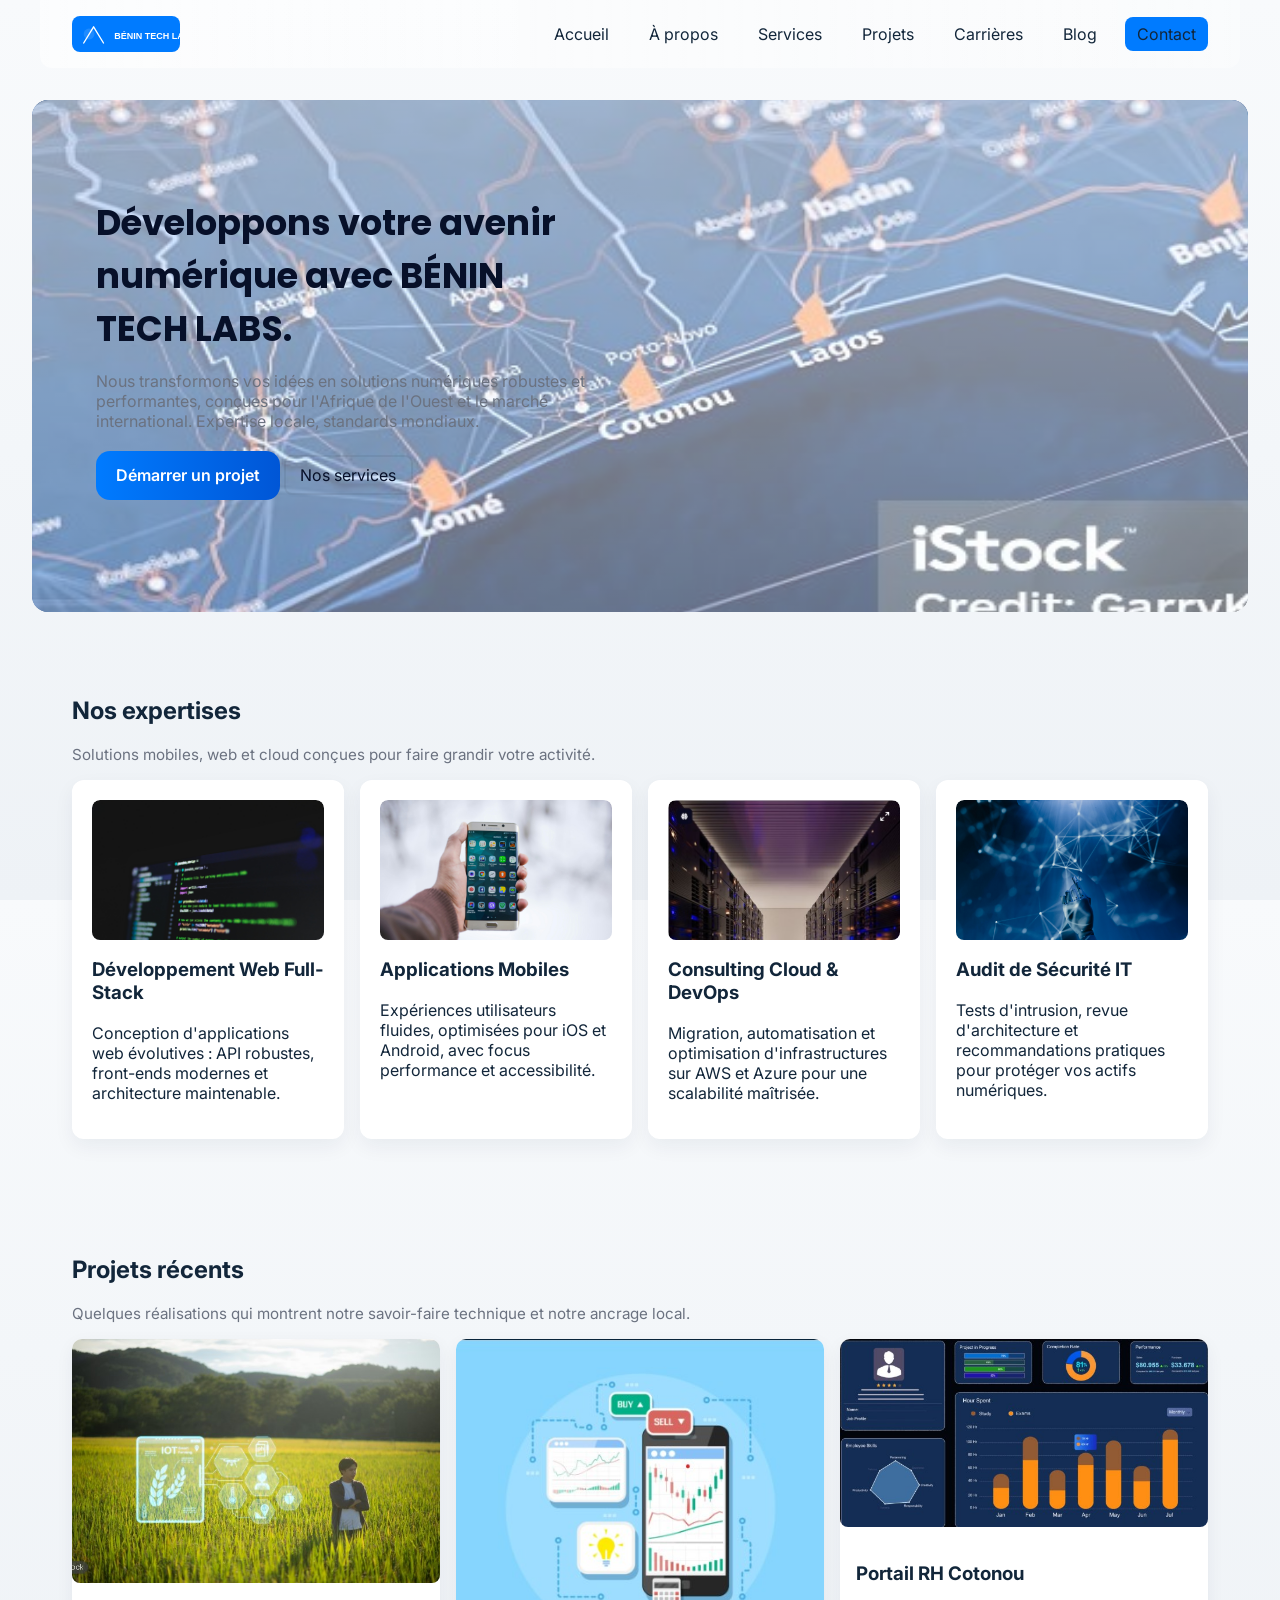
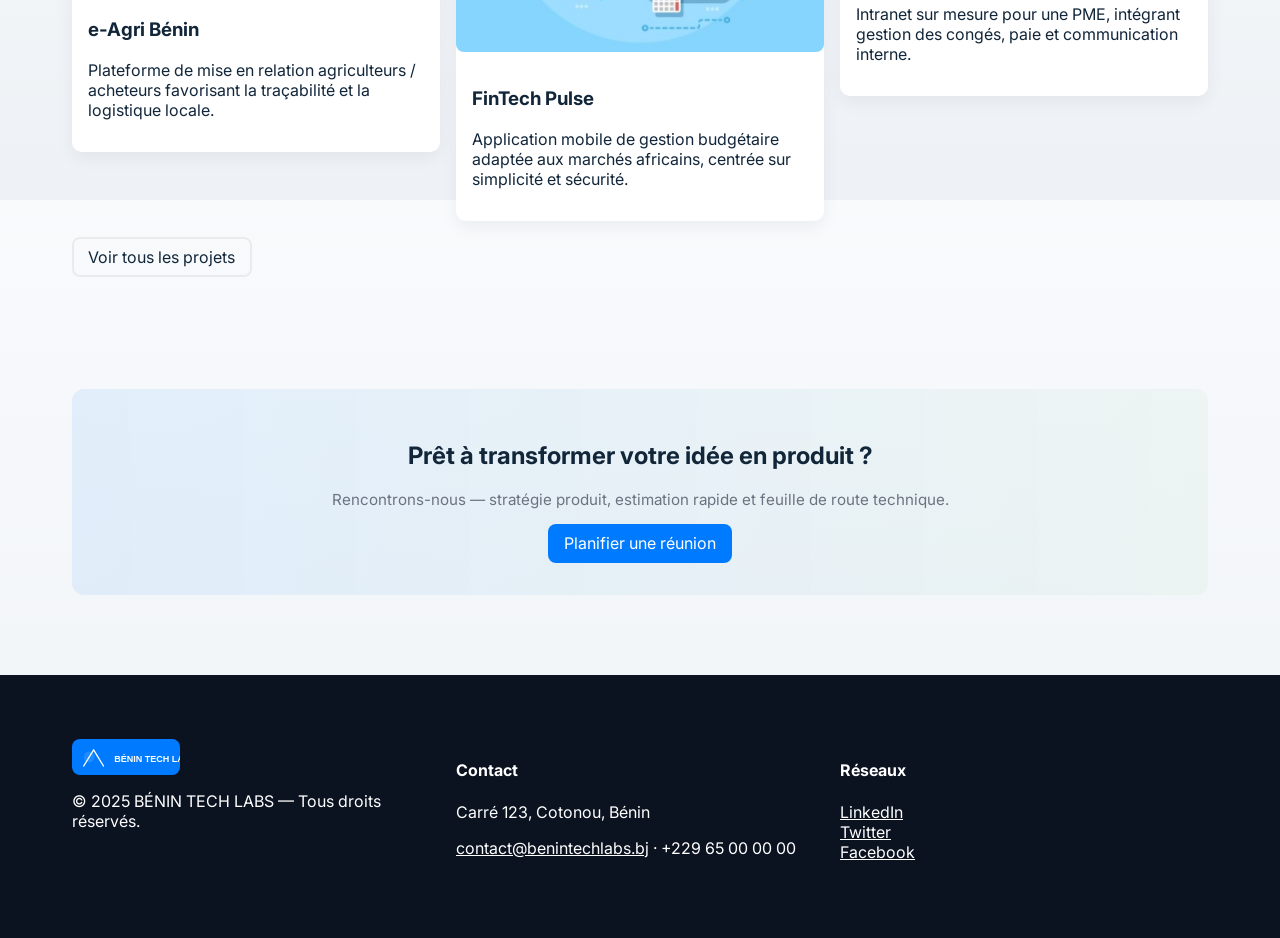
==== index.html @ 6e25adaf "Première version du site" ====
<!doctype html>
<html lang="fr">
<head>
  <meta charset="utf-8">
  <meta name="viewport" content="width=device-width,initial-scale=1">
  <title>BÉNIN TECH LABS — L'innovation numérique au cœur de l'Afrique</title>
  <meta name="description" content="BÉNIN TECH LABS — Cabinet de consulting IT et développement logiciel sur mesure. Solutions web, mobile et cloud pour l'Afrique de l'Ouest.">
  <link rel="icon" href="assets/favicon.svg" type="image/svg+xml">
  <link href="https://fonts.googleapis.com/css2?family=Inter:wght@300;400;600;700&family=Poppins:wght@600;700&display=swap" rel="stylesheet">
  <link rel="stylesheet" href="styles.css">
  <style>
    /* Spécifique à la page : image de fond hero (met ton fichier hero-bg.jpg dans assets/images/) */
    .hero{
      background-image: url('assets/images/hero-bg.jpg');
    }
  </style>
</head>
<body>
  <header class="nav--wrap">
    <nav class="nav container" role="navigation" aria-label="Navigation principale">
      <a class="brand" href="index.html">
        <img src="assets/logo.svg" alt="Logo BÉNIN TECH LABS" class="logo">
      </a>
      <ul class="nav-links" role="menubar" aria-label="Menu principal">
        <li><a href="index.html">Accueil</a></li>
        <li><a href="about.html">À propos</a></li>
        <li><a href="services.html">Services</a></li>
        <li><a href="projects.html">Projets</a></li>
        <li><a href="careers.html">Carrières</a></li>
        <li><a href="blog.html">Blog</a></li>
        <li><a href="contact.html" class="btn btn-primary">Contact</a></li>
      </ul>
    </nav>
  </header>

  <main>
    <section class="hero" aria-labelledby="hero-title">
      <div class="hero-content container">
        <h1 id="hero-title">Développons votre avenir numérique avec BÉNIN TECH LABS.</h1>
        <p class="lead">Nous transformons vos idées en solutions numériques robustes et performantes, conçues pour l'Afrique de l'Ouest et le marché international. Expertise locale, standards mondiaux.</p>
        <p>
          <a href="contact.html" class="btn btn-cta">Démarrer un projet</a>
          <a href="#services" class="btn btn-outline">Nos services</a>
        </p>
      </div>
      <!-- visuel complémentaire à droite (facultatif) -->
      
    </section>

    <section id="services" class="services container" aria-labelledby="services-title">
      <header class="section-header">
        <h2 id="services-title">Nos expertises</h2>
        <p class="kv">Solutions mobiles, web et cloud conçues pour faire grandir votre activité.</p>
      </header>
      <div class="cards" role="list">
        <article class="card" role="listitem">
          <div class="card-media"><img src="assets/images/service-web.jpg" alt="Service Développement Web"></div>
          <h3>Développement Web Full-Stack</h3>
          <p>Conception d'applications web évolutives : API robustes, front-ends modernes et architecture maintenable.</p>
        </article>

        <article class="card" role="listitem">
          <div class="card-media"><img src="assets/images/service-mobile.jpg" alt="Service Applications Mobiles"></div>
          <h3>Applications Mobiles</h3>
          <p>Expériences utilisateurs fluides, optimisées pour iOS et Android, avec focus performance et accessibilité.</p>
        </article>

        <article class="card" role="listitem">
          <div class="card-media"><img src="assets/images/service-cloud.jpg" alt="Service Cloud & DevOps"></div>
          <h3>Consulting Cloud & DevOps</h3>
          <p>Migration, automatisation et optimisation d'infrastructures sur AWS et Azure pour une scalabilité maîtrisée.</p>
        </article>

        <article class="card" role="listitem">
          <div class="card-media"><img src="assets/images/service-security.jpg" alt="Service Audit Sécurité"></div>
          <h3>Audit de Sécurité IT</h3>
          <p>Tests d'intrusion, revue d'architecture et recommandations pratiques pour protéger vos actifs numériques.</p>
        </article>
      </div>
    </section>

    <section class="projects container" aria-labelledby="projects-title" style="margin-top:2rem">
      <header class="section-header">
        <h2 id="projects-title">Projets récents</h2>
        <p class="kv">Quelques réalisations qui montrent notre savoir-faire technique et notre ancrage local.</p>
      </header>

      <div class="masonry" role="list">
        <article class="project" role="listitem">
          <img src="assets/images/project-eagri.jpg" alt="e-Agri Bénin — projet">
          <div class="project-body">
            <h3>e-Agri Bénin</h3>
            <p>Plateforme de mise en relation agriculteurs / acheteurs favorisant la traçabilité et la logistique locale.</p>
          </div>
        </article>

        <article class="project" role="listitem">
          <img src="assets/images/project-fintech.jpg" alt="FinTech Pulse — projet">
          <div class="project-body">
            <h3>FinTech Pulse</h3>
            <p>Application mobile de gestion budgétaire adaptée aux marchés africains, centrée sur simplicité et sécurité.</p>
          </div>
        </article>

        <article class="project" role="listitem">
          <img src="assets/images/project-hr.jpg" alt="Portail RH Cotonou — projet">
          <div class="project-body">
            <h3>Portail RH Cotonou</h3>
            <p>Intranet sur mesure pour une PME, intégrant gestion des congés, paie et communication interne.</p>
          </div>
        </article>
      </div>

      <p class="center" style="margin-top:1rem"><a href="projects.html" class="btn btn-outline">Voir tous les projets</a></p>
    </section>

    <section class="cta container" style="margin-top:2rem">
      <div class="cta-card">
        <h2>Prêt à transformer votre idée en produit ?</h2>
        <p class="kv">Rencontrons-nous — stratégie produit, estimation rapide et feuille de route technique.</p>
        <a href="contact.html" class="btn btn-primary">Planifier une réunion</a>
      </div>
    </section>

  </main>

  <footer class="site-footer" role="contentinfo">
    <div class="container footer-grid">
      <div>
        <img src="assets/logo.svg" alt="BÉNIN TECH LABS logo small" style="height:36px">
        <p>© 2025 BÉNIN TECH LABS — Tous droits réservés.</p>
      </div>
      <div>
        <h4>Contact</h4>
        <p>Carré 123, Cotonou, Bénin</p>
        <p><a href="mailto:contact@benintechlabs.bj">contact@benintechlabs.bj</a> · +229 65 00 00 00</p>
      </div>
      <div>
        <h4>Réseaux</h4>
        <ul class="social">
          <li><a href="#">LinkedIn</a></li>
          <li><a href="#">Twitter</a></li>
          <li><a href="#">Facebook</a></li>
        </ul>
      </div>
    </div>
  </footer>
</body>
</html>
---- styles.css ----
/* styles.css — 100% CSS, pas de JS */
/* Palette et variables */
:root{
  --blue:#007bff;
  --green:#28a745;
  --bg:#0f1720;
  --card:#ffffff;
  --muted:#6b7280;
  --max-width:1200px;
  --radius:12px;
  --year:2025;
}

/* Reset et base */
*{box-sizing:border-box}
html,body{height:100%}
body{
  font-family:Inter, system-ui, Arial, sans-serif;
  margin:0;
  color:#12263a;
  background: linear-gradient(180deg,#f8fafc 0%, #eef2f6 100%);
  -webkit-font-smoothing:antialiased;
  -moz-osx-font-smoothing:grayscale;
}
.container{max-width:var(--max-width);margin:0 auto;padding:2rem}
a{color:inherit}
img{max-width:100%;display:block;height:auto;border-radius:8px}

/* Navigation */
.nav--wrap{position:sticky;top:0;z-index:40}
.nav{display:flex;align-items:center;justify-content:space-between;padding:1rem 2rem;background:linear-gradient(90deg, rgba(255,255,255,0.6), rgba(255,255,255,0.35));border-radius:0 0 12px 12px}
.brand{display:flex;align-items:center;gap:0.75rem}
.logo{height:36px}
.nav-links{list-style:none;display:flex;gap:1rem;align-items:center;margin:0;padding:0}
.nav-links a{text-decoration:none;color:inherit;padding:0.45rem 0.75rem;border-radius:8px}
.nav-links a:hover{background:rgba(0,123,255,0.06)}
.nav-toggle{display:none} /* pas de JS, on cache le toggle */

/* Buttons */
.btn{display:inline-block;padding:0.6rem 1rem;border-radius:8px;text-decoration:none}
.btn-primary{background:var(--blue);color:white}
.btn-cta{background:linear-gradient(90deg,var(--blue),#0056d6);color:#fff;padding:0.9rem 1.25rem;border-radius:14px;font-weight:600}
.btn-outline{border:2px solid rgba(0,0,0,0.06);padding:0.5rem 0.9rem}

/* HERO (image de fond configurable) */
.hero{
  display:grid;grid-template-columns:1fr 1fr;gap:2rem;align-items:center;
  padding:4rem 2rem;border-radius:16px;margin:2rem;
  background-size:cover;background-position:center;
  position:relative;
  color: #071029;
  overflow:hidden;
}
/* overlay léger pour lisibilité */
.hero::after{
  content:"";position:absolute;inset:0;background:linear-gradient(180deg,rgba(255,255,255,0.6), rgba(255,255,255,0.4));pointer-events:none;border-radius:16px;
}
.hero-content{position:relative;z-index:2}
.hero h1{font-family:Poppins, sans-serif;font-size:2.2rem;margin:0 0 1rem}
.hero .lead{color:var(--muted);max-width:56ch;margin-bottom:1.25rem}

/* Services cards */
.section-header{text-align:left;margin-bottom:1rem}
.cards{display:grid;grid-template-columns:repeat(auto-fit,minmax(220px,1fr));gap:1rem}
.card{background:white;border-radius:12px;padding:1.25rem;box-shadow:0 8px 20px rgba(12,35,64,0.06);transition:transform .28s ease, box-shadow .28s ease}
.card:hover{transform:translateY(-8px);box-shadow:0 18px 40px rgba(12,35,64,0.12)}
.card .card-media{height:140px;margin-bottom:0.85rem;overflow:hidden;border-radius:8px}

/* Masonry pour projets */
.projects .masonry{column-count:3;column-gap:1rem}
.project{break-inside:avoid;margin-bottom:1rem;background:white;border-radius:10px;overflow:hidden;box-shadow:0 6px 18px rgba(12,35,64,0.06);transition:transform .28s}
.project-body{padding:1rem}

/* CTA & footer */
.cta-card{background:linear-gradient(90deg, rgba(0,123,255,0.08), rgba(40,167,69,0.04));padding:2rem;border-radius:12px;text-align:center}
.footer-grid{display:grid;grid-template-columns:1fr 1fr 1fr;gap:1rem;align-items:start}
.site-footer{background:#0b1220;color:#fff;padding:2rem;margin-top:3rem}
.site-footer a{color:inherit}
.social{list-style:none;padding:0;margin:0}

/* Forms */
.contact-form{display:flex;flex-direction:column;gap:0.5rem;background:white;padding:1.25rem;border-radius:12px;box-shadow:0 8px 24px rgba(12,35,64,0.06)}
.contact-grid{display:grid;grid-template-columns:1fr 320px;gap:1.5rem}
.contact-aside{background:linear-gradient(180deg,#fff,#f9fafb);padding:1rem;border-radius:12px}
input,textarea{padding:0.6rem;border:1px solid #e6eef6;border-radius:8px;font-size:0.95rem}
input:focus,textarea:focus{outline:3px solid rgba(0,123,255,0.12)}
.checkbox{display:flex;align-items:center;gap:0.5rem}

/* Small screens */
@media (max-width:992px){
  .hero{grid-template-columns:1fr}
  .projects .masonry{column-count:2}
  .contact-grid{grid-template-columns:1fr}
}
@media (max-width:600px){
  .nav{padding:0.8rem 1rem}
  .nav-links{flex-direction:column;gap:0.25rem}
  .projects .masonry{column-count:1}
  .container{padding:1rem}
}

/* Animations CSS-only */
@keyframes gradientShift{0%{background-position:0% 50%}50%{background-position:100% 50%}100%{background-position:0% 50%}}
.hero{background-size:200% 200%;animation:gradientShift 12s ease infinite}

/* Entrée simple */
.card, .project, .post, .cta-card{opacity:0;transform:translateY(10px);animation:enter .6s ease forwards}
.card{animation-delay:.08s}
.card:nth-child(2){animation-delay:.12s}
.card:nth-child(3){animation-delay:.16s}
.project{animation-delay:.12s}
@keyframes enter{to{opacity:1;transform:none}}

/* helper */
.kv{color:var(--muted);font-size:0.95rem}
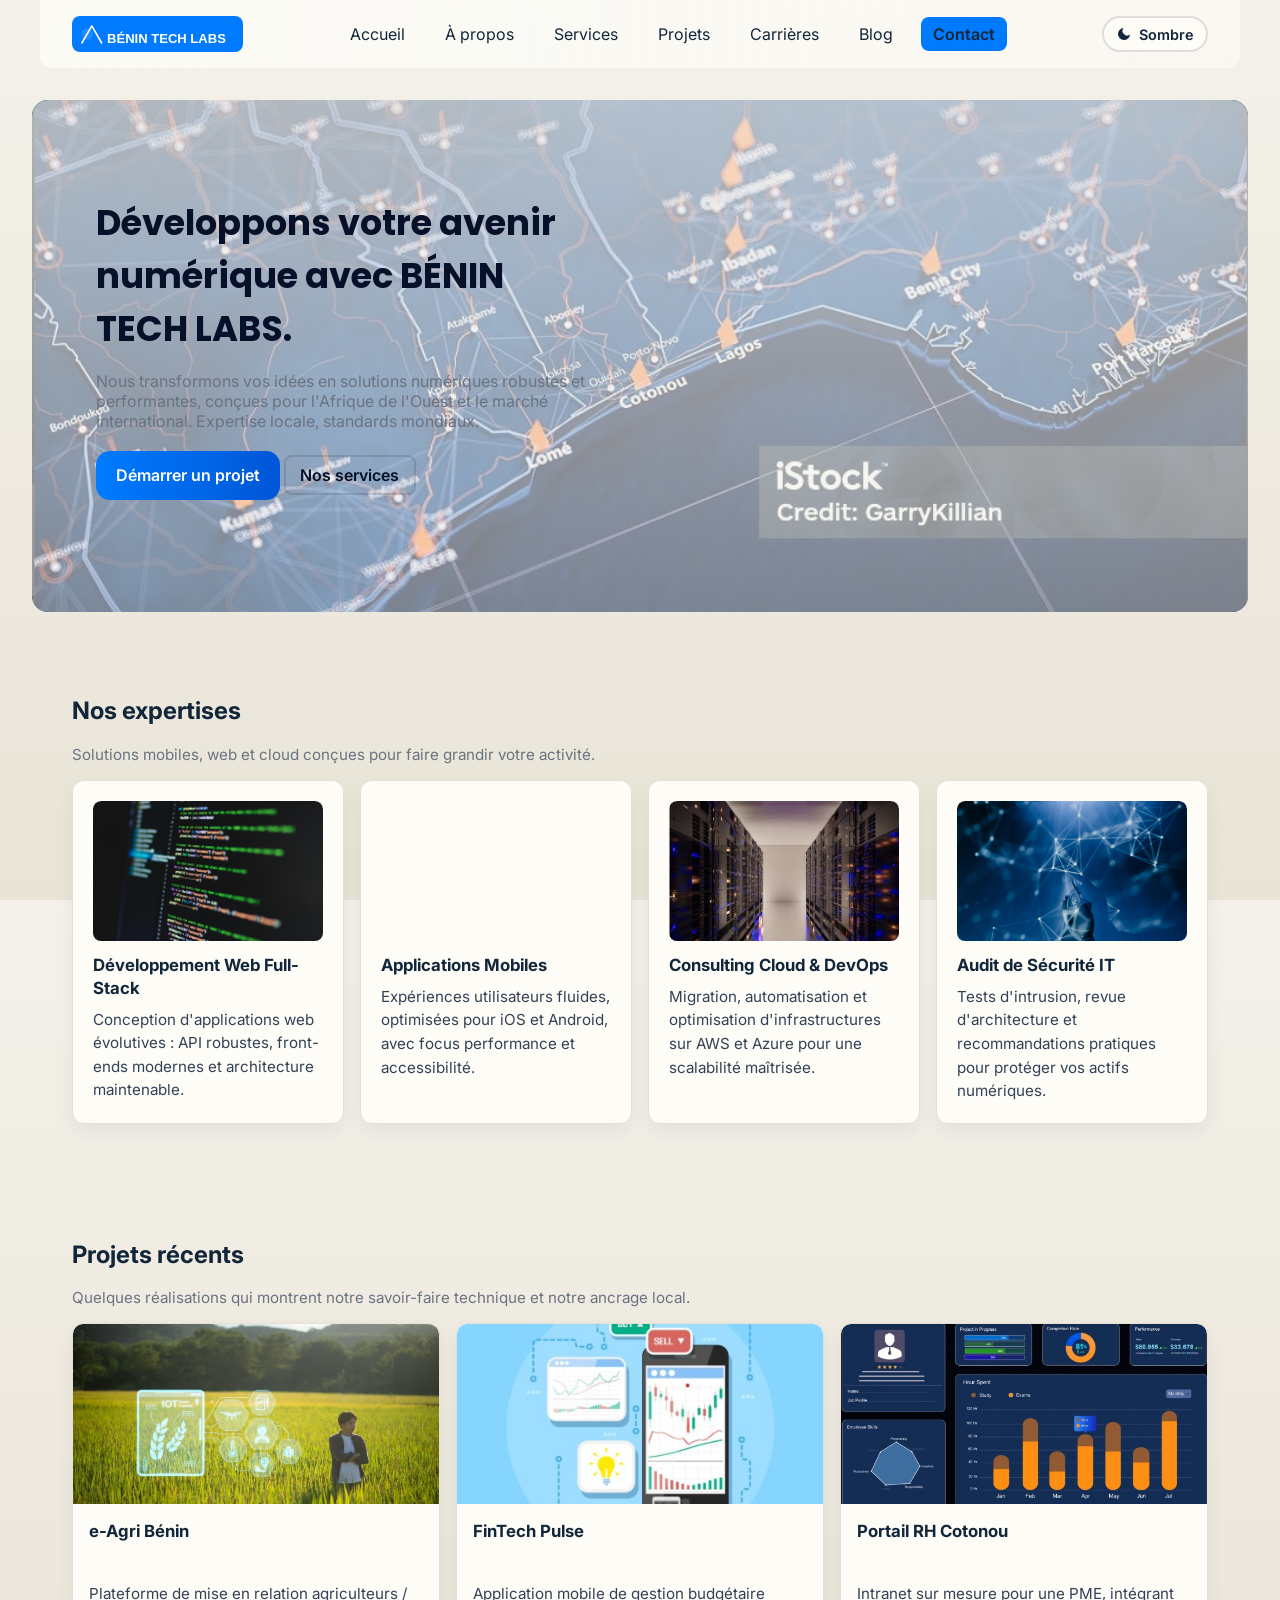
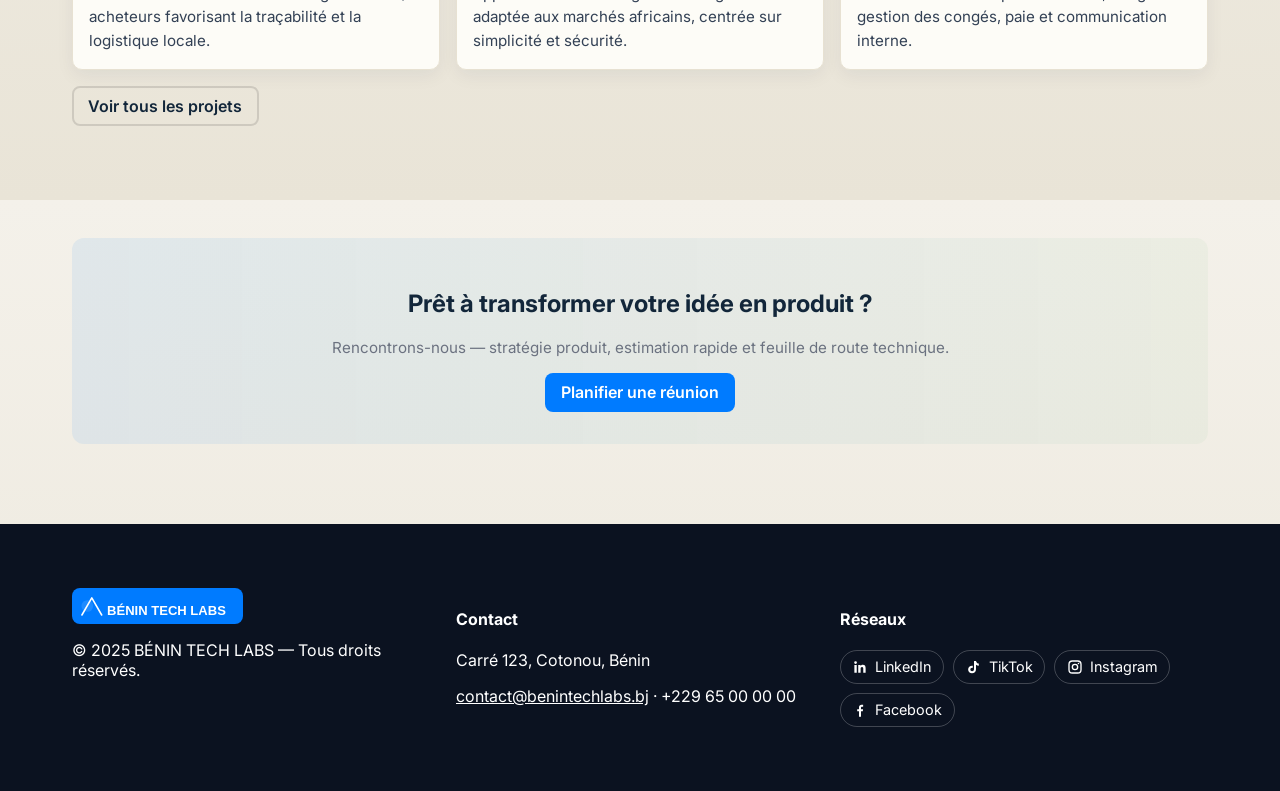
==== commit 2c55f07b: "feat: responsive, cartes uniformes, theme sombre, formulaire frontend, logo et footer - Menu mobile " ====
--- a/index.html
+++ b/index.html
@@ -1,149 +1,277 @@
 <!doctype html>
 <html lang="fr">
-<head>
-  <meta charset="utf-8">
-  <meta name="viewport" content="width=device-width,initial-scale=1">
-  <title>BÉNIN TECH LABS — L'innovation numérique au cœur de l'Afrique</title>
-  <meta name="description" content="BÉNIN TECH LABS — Cabinet de consulting IT et développement logiciel sur mesure. Solutions web, mobile et cloud pour l'Afrique de l'Ouest.">
-  <link rel="icon" href="assets/favicon.svg" type="image/svg+xml">
-  <link href="https://fonts.googleapis.com/css2?family=Inter:wght@300;400;600;700&family=Poppins:wght@600;700&display=swap" rel="stylesheet">
-  <link rel="stylesheet" href="styles.css">
-  <style>
-    /* Spécifique à la page : image de fond hero (met ton fichier hero-bg.jpg dans assets/images/) */
-    .hero{
-      background-image: url('assets/images/hero-bg.jpg');
-    }
-  </style>
+  <head>
+    <meta charset="utf-8" />
+    <meta name="viewport" content="width=device-width,initial-scale=1" />
+    <title>BÉNIN TECH LABS — L'innovation numérique au cœur de l'Afrique</title>
+    <meta
+      name="description"
+      content="BÉNIN TECH LABS — Cabinet de consulting IT et développement logiciel sur mesure. Solutions web, mobile et cloud pour l'Afrique de l'Ouest."
+    />
+    <link rel="icon" href="assets/favicon.svg" type="image/svg+xml" />
+    <meta name="theme-color" content="#007bff" />
+    <link rel="preconnect" href="https://fonts.googleapis.com" />
+    <link rel="preconnect" href="https://fonts.gstatic.com" crossorigin />
+    <link
+      href="https://fonts.googleapis.com/css2?family=Inter:wght@300;400;600;700&family=Poppins:wght@600;700&display=swap"
+      rel="stylesheet"
+    />
+    <link rel="stylesheet" href="styles.css" />
+    <style>
+      /* Spécifique à la page : image de fond hero (met ton fichier hero-bg.jpg dans assets/images/) */
+      .hero {
+        background-image: url("assets/images/hero-bg.jpg");
+      }
+    </style>
+    <script>
+    /* Anti-flash thème sombre : posé avant le rendu, main.js prend le relais ensuite */
+    (function () {
+      try {
+        var s = localStorage.getItem("theme");
+        if (s === "light" || s === "dark") {
+          document.documentElement.setAttribute("data-theme", s);
+        } else if (window.matchMedia && window.matchMedia("(prefers-color-scheme: dark)").matches) {
+          document.documentElement.setAttribute("data-theme", "dark");
+        }
+      } catch (e) {}
+    })();
+  </script>
 </head>
-<body>
-  <header class="nav--wrap">
-    <nav class="nav container" role="navigation" aria-label="Navigation principale">
-      <a class="brand" href="index.html">
-        <img src="assets/logo.svg" alt="Logo BÉNIN TECH LABS" class="logo">
-      </a>
-      <ul class="nav-links" role="menubar" aria-label="Menu principal">
-        <li><a href="index.html">Accueil</a></li>
-        <li><a href="about.html">À propos</a></li>
-        <li><a href="services.html">Services</a></li>
-        <li><a href="projects.html">Projets</a></li>
-        <li><a href="careers.html">Carrières</a></li>
-        <li><a href="blog.html">Blog</a></li>
-        <li><a href="contact.html" class="btn btn-primary">Contact</a></li>
-      </ul>
-    </nav>
-  </header>
-
-  <main>
-    <section class="hero" aria-labelledby="hero-title">
-      <div class="hero-content container">
-        <h1 id="hero-title">Développons votre avenir numérique avec BÉNIN TECH LABS.</h1>
-        <p class="lead">Nous transformons vos idées en solutions numériques robustes et performantes, conçues pour l'Afrique de l'Ouest et le marché international. Expertise locale, standards mondiaux.</p>
-        <p>
-          <a href="contact.html" class="btn btn-cta">Démarrer un projet</a>
-          <a href="#services" class="btn btn-outline">Nos services</a>
+  <body>
+    <header class="nav--wrap">
+      <nav
+        class="nav container"
+        role="navigation"
+        aria-label="Navigation principale"
+      >
+        <a class="brand" href="index.html">
+          <img src="assets/logo.svg" alt="Logo BÉNIN TECH LABS" class="logo" />
+        </a>
+        <button
+          class="nav-toggle"
+          aria-label="Ouvrir le menu"
+          aria-expanded="false"
+        >
+          <span></span>
+          <span></span>
+          <span></span>
+        </button>
+        <ul class="nav-links" role="menubar" aria-label="Menu principal">
+          <li><a href="index.html">Accueil</a></li>
+          <li><a href="about.html">À propos</a></li>
+          <li><a href="services.html">Services</a></li>
+          <li><a href="projects.html">Projets</a></li>
+          <li><a href="careers.html">Carrières</a></li>
+          <li><a href="blog.html">Blog</a></li>
+          <li><a href="contact.html" class="btn btn-primary">Contact</a></li>
+        </ul>
+        <button class="theme-toggle" type="button" aria-pressed="false" aria-label="Passer au thème sombre">
+          <svg class="icon-moon" viewBox="0 0 24 24" fill="currentColor" aria-hidden="true"><path d="M21 12.8A9 9 0 1 1 11.2 3a7 7 0 0 0 9.8 9.8z"/></svg>
+          <svg class="icon-sun" viewBox="0 0 24 24" fill="none" stroke="currentColor" stroke-width="2" aria-hidden="true"><circle cx="12" cy="12" r="4"/><path d="M12 2v2M12 20v2M4.9 4.9l1.4 1.4M17.7 17.7l1.4 1.4M2 12h2M20 12h2M4.9 19.1l1.4-1.4M17.7 6.3l1.4-1.4"/></svg>
+          <span class="theme-label">Sombre</span>
+        </button>
+      </nav>
+    </header>
+
+    <main>
+      <section class="hero" aria-labelledby="hero-title">
+        <div class="hero-content container">
+          <h1 id="hero-title">
+            Développons votre avenir numérique avec BÉNIN TECH LABS.
+          </h1>
+          <p class="lead">
+            Nous transformons vos idées en solutions numériques robustes et
+            performantes, conçues pour l'Afrique de l'Ouest et le marché
+            international. Expertise locale, standards mondiaux.
+          </p>
+          <p>
+            <a href="contact.html" class="btn btn-cta">Démarrer un projet</a>
+            <a href="#services" class="btn btn-outline">Nos services</a>
+          </p>
+        </div>
+        <!-- visuel complémentaire à droite (facultatif) -->
+      </section>
+
+      <section
+        id="services"
+        class="services container"
+        aria-labelledby="services-title"
+      >
+        <header class="section-header">
+          <h2 id="services-title">Nos expertises</h2>
+          <p class="kv">
+            Solutions mobiles, web et cloud conçues pour faire grandir votre
+            activité.
+          </p>
+        </header>
+        <div class="cards" role="list">
+          <article class="card" role="listitem">
+            <div class="card-media">
+              <img loading="lazy" decoding="async"
+                src="assets/images/service-web.jpg"
+                alt="Service Développement Web"
+              />
+            </div>
+            <h3>Développement Web Full-Stack</h3>
+            <p>
+              Conception d'applications web évolutives : API robustes,
+              front-ends modernes et architecture maintenable.
+            </p>
+          </article>
+
+          <article class="card" role="listitem">
+            <div class="card-media">
+              <img loading="lazy" decoding="async"
+                src="assets/images/service-mobile.jpg"
+                alt="Service Applications Mobiles"
+              />
+            </div>
+            <h3>Applications Mobiles</h3>
+            <p>
+              Expériences utilisateurs fluides, optimisées pour iOS et Android,
+              avec focus performance et accessibilité.
+            </p>
+          </article>
+
+          <article class="card" role="listitem">
+            <div class="card-media">
+              <img loading="lazy" decoding="async"
+                src="assets/images/service-cloud.jpg"
+                alt="Service Cloud & DevOps"
+              />
+            </div>
+            <h3>Consulting Cloud & DevOps</h3>
+            <p>
+              Migration, automatisation et optimisation d'infrastructures sur
+              AWS et Azure pour une scalabilité maîtrisée.
+            </p>
+          </article>
+
+          <article class="card" role="listitem">
+            <div class="card-media">
+              <img loading="lazy" decoding="async"
+                src="assets/images/service-security.jpg"
+                alt="Service Audit Sécurité"
+              />
+            </div>
+            <h3>Audit de Sécurité IT</h3>
+            <p>
+              Tests d'intrusion, revue d'architecture et recommandations
+              pratiques pour protéger vos actifs numériques.
+            </p>
+          </article>
+        </div>
+      </section>
+
+      <section
+        class="projects container"
+        aria-labelledby="projects-title"
+        style="margin-top: 2rem"
+      >
+        <header class="section-header">
+          <h2 id="projects-title">Projets récents</h2>
+          <p class="kv">
+            Quelques réalisations qui montrent notre savoir-faire technique et
+            notre ancrage local.
+          </p>
+        </header>
+
+        <div class="masonry" role="list">
+          <article class="project" role="listitem">
+            <img loading="lazy" decoding="async"
+              src="assets/images/project-eagri.jpg"
+              alt="e-Agri Bénin — projet"
+            />
+            <div class="project-body">
+              <h3>e-Agri Bénin</h3>
+              <p>
+                Plateforme de mise en relation agriculteurs / acheteurs
+                favorisant la traçabilité et la logistique locale.
+              </p>
+            </div>
+          </article>
+
+          <article class="project" role="listitem">
+            <img loading="lazy" decoding="async"
+              src="assets/images/project-fintech.jpg"
+              alt="FinTech Pulse — projet"
+            />
+            <div class="project-body">
+              <h3>FinTech Pulse</h3>
+              <p>
+                Application mobile de gestion budgétaire adaptée aux marchés
+                africains, centrée sur simplicité et sécurité.
+              </p>
+            </div>
+          </article>
+
+          <article class="project" role="listitem">
+            <img loading="lazy" decoding="async"
+              src="assets/images/project-hr.jpg"
+              alt="Portail RH Cotonou — projet"
+            />
+            <div class="project-body">
+              <h3>Portail RH Cotonou</h3>
+              <p>
+                Intranet sur mesure pour une PME, intégrant gestion des congés,
+                paie et communication interne.
+              </p>
+            </div>
+          </article>
+        </div>
+
+        <p class="center" style="margin-top: 1rem">
+          <a href="projects.html" class="btn btn-outline"
+            >Voir tous les projets</a
+          >
         </p>
+      </section>
+
+      <section class="cta container" style="margin-top: 2rem">
+        <div class="cta-card">
+          <h2>Prêt à transformer votre idée en produit ?</h2>
+          <p class="kv">
+            Rencontrons-nous — stratégie produit, estimation rapide et feuille
+            de route technique.
+          </p>
+          <a href="contact.html" class="btn btn-primary"
+            >Planifier une réunion</a
+          >
+        </div>
+      </section>
+    </main>
+
+    <footer class="site-footer" role="contentinfo">
+      <div class="container footer-grid">
+        <div>
+          <img
+            src="assets/logo.svg"
+            alt="BÉNIN TECH LABS logo small"
+            style="height: 36px"
+          />
+          <p>© 2025 BÉNIN TECH LABS — Tous droits réservés.</p>
+        </div>
+        <div>
+          <h4>Contact</h4>
+          <p>Carré 123, Cotonou, Bénin</p>
+          <p>
+            <a href="mailto:contact@benintechlabs.bj"
+              >contact@benintechlabs.bj</a
+            >
+            · +229 65 00 00 00
+          </p>
+        </div>
+        <div>
+          <h4>Réseaux</h4>
+          <ul class="social">
+            <li><a href="#" aria-label="LinkedIn"><svg viewBox="0 0 24 24" fill="currentColor" aria-hidden="true"><path d="M20.45 20.45h-3.55v-5.57c0-1.33-.03-3.04-1.85-3.04-1.86 0-2.14 1.45-2.14 2.94v5.67H9.35V9h3.41v1.56h.05c.47-.9 1.63-1.85 3.36-1.85 3.6 0 4.27 2.37 4.27 5.46v6.28zM5.34 7.43a2.06 2.06 0 1 1 0-4.12 2.06 2.06 0 0 1 0 4.12zM7.12 20.45H3.56V9h3.56v11.45z"/></svg>LinkedIn</a></li>
+            <li><a href="#" aria-label="TikTok"><svg viewBox="0 0 24 24" fill="currentColor" aria-hidden="true"><path d="M16.5 3c.4 2.3 1.9 3.8 4.2 3.9v3.1c-1.6 0-3-.5-4.2-1.3v6.6c0 3.9-2.6 6.2-6 6.2-3.3 0-5.8-2.4-5.8-5.7 0-3.2 2.6-5.6 6-5.6.3 0 .7 0 1 .1v3.2c-.3-.1-.7-.2-1-.2-1.5 0-2.7 1.2-2.7 2.6 0 1.5 1.2 2.6 2.7 2.6 1.6 0 2.8-1.2 2.8-3V3h3z"/></svg>TikTok</a></li>
+            <li><a href="#" aria-label="Instagram"><svg viewBox="0 0 24 24" fill="none" stroke="currentColor" stroke-width="2" aria-hidden="true"><rect x="3" y="3" width="18" height="18" rx="5"/><circle cx="12" cy="12" r="4"/><circle cx="17.2" cy="6.8" r="1.2" fill="currentColor" stroke="none"/></svg>Instagram</a></li>
+            <li><a href="#" aria-label="Facebook"><svg viewBox="0 0 24 24" fill="currentColor" aria-hidden="true"><path d="M13.5 22v-8h2.7l.4-3.2h-3.1V8.7c0-.9.3-1.6 1.7-1.6h1.5V4.2c-.3 0-1.2-.1-2.3-.1-2.3 0-3.9 1.4-3.9 4v2.7H7.8V14h2.7v8h3z"/></svg>Facebook</a></li>
+          </ul>
+        </div>
       </div>
-      <!-- visuel complémentaire à droite (facultatif) -->
-      
-    </section>
-
-    <section id="services" class="services container" aria-labelledby="services-title">
-      <header class="section-header">
-        <h2 id="services-title">Nos expertises</h2>
-        <p class="kv">Solutions mobiles, web et cloud conçues pour faire grandir votre activité.</p>
-      </header>
-      <div class="cards" role="list">
-        <article class="card" role="listitem">
-          <div class="card-media"><img src="assets/images/service-web.jpg" alt="Service Développement Web"></div>
-          <h3>Développement Web Full-Stack</h3>
-          <p>Conception d'applications web évolutives : API robustes, front-ends modernes et architecture maintenable.</p>
-        </article>
-
-        <article class="card" role="listitem">
-          <div class="card-media"><img src="assets/images/service-mobile.jpg" alt="Service Applications Mobiles"></div>
-          <h3>Applications Mobiles</h3>
-          <p>Expériences utilisateurs fluides, optimisées pour iOS et Android, avec focus performance et accessibilité.</p>
-        </article>
-
-        <article class="card" role="listitem">
-          <div class="card-media"><img src="assets/images/service-cloud.jpg" alt="Service Cloud & DevOps"></div>
-          <h3>Consulting Cloud & DevOps</h3>
-          <p>Migration, automatisation et optimisation d'infrastructures sur AWS et Azure pour une scalabilité maîtrisée.</p>
-        </article>
-
-        <article class="card" role="listitem">
-          <div class="card-media"><img src="assets/images/service-security.jpg" alt="Service Audit Sécurité"></div>
-          <h3>Audit de Sécurité IT</h3>
-          <p>Tests d'intrusion, revue d'architecture et recommandations pratiques pour protéger vos actifs numériques.</p>
-        </article>
-      </div>
-    </section>
-
-    <section class="projects container" aria-labelledby="projects-title" style="margin-top:2rem">
-      <header class="section-header">
-        <h2 id="projects-title">Projets récents</h2>
-        <p class="kv">Quelques réalisations qui montrent notre savoir-faire technique et notre ancrage local.</p>
-      </header>
-
-      <div class="masonry" role="list">
-        <article class="project" role="listitem">
-          <img src="assets/images/project-eagri.jpg" alt="e-Agri Bénin — projet">
-          <div class="project-body">
-            <h3>e-Agri Bénin</h3>
-            <p>Plateforme de mise en relation agriculteurs / acheteurs favorisant la traçabilité et la logistique locale.</p>
-          </div>
-        </article>
-
-        <article class="project" role="listitem">
-          <img src="assets/images/project-fintech.jpg" alt="FinTech Pulse — projet">
-          <div class="project-body">
-            <h3>FinTech Pulse</h3>
-            <p>Application mobile de gestion budgétaire adaptée aux marchés africains, centrée sur simplicité et sécurité.</p>
-          </div>
-        </article>
-
-        <article class="project" role="listitem">
-          <img src="assets/images/project-hr.jpg" alt="Portail RH Cotonou — projet">
-          <div class="project-body">
-            <h3>Portail RH Cotonou</h3>
-            <p>Intranet sur mesure pour une PME, intégrant gestion des congés, paie et communication interne.</p>
-          </div>
-        </article>
-      </div>
-
-      <p class="center" style="margin-top:1rem"><a href="projects.html" class="btn btn-outline">Voir tous les projets</a></p>
-    </section>
-
-    <section class="cta container" style="margin-top:2rem">
-      <div class="cta-card">
-        <h2>Prêt à transformer votre idée en produit ?</h2>
-        <p class="kv">Rencontrons-nous — stratégie produit, estimation rapide et feuille de route technique.</p>
-        <a href="contact.html" class="btn btn-primary">Planifier une réunion</a>
-      </div>
-    </section>
-
-  </main>
-
-  <footer class="site-footer" role="contentinfo">
-    <div class="container footer-grid">
-      <div>
-        <img src="assets/logo.svg" alt="BÉNIN TECH LABS logo small" style="height:36px">
-        <p>© 2025 BÉNIN TECH LABS — Tous droits réservés.</p>
-      </div>
-      <div>
-        <h4>Contact</h4>
-        <p>Carré 123, Cotonou, Bénin</p>
-        <p><a href="mailto:contact@benintechlabs.bj">contact@benintechlabs.bj</a> · +229 65 00 00 00</p>
-      </div>
-      <div>
-        <h4>Réseaux</h4>
-        <ul class="social">
-          <li><a href="#">LinkedIn</a></li>
-          <li><a href="#">Twitter</a></li>
-          <li><a href="#">Facebook</a></li>
-        </ul>
-      </div>
-    </div>
-  </footer>
-</body>
+    </footer>
+    <script src="main.js" defer></script>
+  </body>
 </html>
--- a/styles.css
+++ b/styles.css
@@ -1,115 +1,854 @@
-/* styles.css — 100% CSS, pas de JS */
-/* Palette et variables */
-:root{
-  --blue:#007bff;
-  --green:#28a745;
-  --bg:#0f1720;
-  --card:#ffffff;
-  --muted:#6b7280;
-  --max-width:1200px;
-  --radius:12px;
-  --year:2025;
+/* Palette et variables — thème clair adouci (blancs cassés, moins agressifs) */
+:root {
+  --blue: #007bff;
+  --green: #28a745;
+  --bg: #0f1720;
+  --card: #fdfcf7;
+  --surface-2: #f1ede3;
+  --muted: #6b7280;
+  --max-width: 1200px;
+  --radius: 12px;
+  --year: 2025;
 }
 
 /* Reset et base */
-*{box-sizing:border-box}
-html,body{height:100%}
-body{
-  font-family:Inter, system-ui, Arial, sans-serif;
-  margin:0;
-  color:#12263a;
-  background: linear-gradient(180deg,#f8fafc 0%, #eef2f6 100%);
-  -webkit-font-smoothing:antialiased;
-  -moz-osx-font-smoothing:grayscale;
-}
-.container{max-width:var(--max-width);margin:0 auto;padding:2rem}
-a{color:inherit}
-img{max-width:100%;display:block;height:auto;border-radius:8px}
+* {
+  box-sizing: border-box;
+}
+html,
+body {
+  height: 100%;
+}
+body {
+  font-family: Inter, system-ui, Arial, sans-serif;
+  margin: 0;
+  color: #12263a;
+  background: linear-gradient(180deg, #f4f1ea 0%, #e9e4d7 100%);
+  -webkit-font-smoothing: antialiased;
+  -moz-osx-font-smoothing: grayscale;
+}
+.container {
+  max-width: var(--max-width);
+  margin: 0 auto;
+  padding: 2rem;
+}
+a {
+  color: inherit;
+}
+img {
+  max-width: 100%;
+  display: block;
+  height: auto;
+  border-radius: 8px;
+}
 
 /* Navigation */
-.nav--wrap{position:sticky;top:0;z-index:40}
-.nav{display:flex;align-items:center;justify-content:space-between;padding:1rem 2rem;background:linear-gradient(90deg, rgba(255,255,255,0.6), rgba(255,255,255,0.35));border-radius:0 0 12px 12px}
-.brand{display:flex;align-items:center;gap:0.75rem}
-.logo{height:36px}
-.nav-links{list-style:none;display:flex;gap:1rem;align-items:center;margin:0;padding:0}
-.nav-links a{text-decoration:none;color:inherit;padding:0.45rem 0.75rem;border-radius:8px}
-.nav-links a:hover{background:rgba(0,123,255,0.06)}
-.nav-toggle{display:none} /* pas de JS, on cache le toggle */
-
-/* Buttons */
-.btn{display:inline-block;padding:0.6rem 1rem;border-radius:8px;text-decoration:none}
-.btn-primary{background:var(--blue);color:white}
-.btn-cta{background:linear-gradient(90deg,var(--blue),#0056d6);color:#fff;padding:0.9rem 1.25rem;border-radius:14px;font-weight:600}
-.btn-outline{border:2px solid rgba(0,0,0,0.06);padding:0.5rem 0.9rem}
+.nav--wrap {
+  position: sticky;
+  top: 0;
+  z-index: 40;
+}
+.nav {
+  display: flex;
+  align-items: center;
+  justify-content: space-between;
+  gap: 1rem;
+  flex-wrap: wrap;
+  padding: 1rem 2rem;
+  background: linear-gradient(
+    90deg,
+    rgba(253, 252, 247, 0.85),
+    rgba(253, 252, 247, 0.6)
+  );
+  border-radius: 0 0 12px 12px;
+}
+.brand {
+  display: flex;
+  align-items: center;
+  gap: 0.75rem;
+  flex-shrink: 0;
+}
+.logo {
+  height: 36px;
+  width: auto;
+  max-width: 190px;
+  border-radius: 8px;
+}
+.site-footer img {
+  height: 36px;
+  width: auto;
+  max-width: 190px;
+}
+.nav-links {
+  list-style: none;
+  display: flex;
+  gap: 1rem;
+  align-items: center;
+  margin: 0;
+  padding: 0;
+}
+.nav-links a {
+  text-decoration: none;
+  color: inherit;
+  padding: 0.45rem 0.75rem;
+  border-radius: 8px;
+}
+.nav-links a:hover {
+  background: rgba(0, 123, 255, 0.06);
+}
+/* (bouton hamburger défini plus bas, affiché uniquement en mobile) */
+
+/* Buttons — charte : bleu #007bff, vert #28a745 */
+.btn {
+  display: inline-block;
+  padding: 0.6rem 1rem;
+  border-radius: 8px;
+  text-decoration: none;
+  font-weight: 600;
+  transition:
+    transform 0.2s ease,
+    box-shadow 0.2s ease,
+    background-color 0.2s ease,
+    border-color 0.2s ease,
+    color 0.2s ease;
+}
+.btn-primary {
+  background: var(--blue);
+  color: white;
+}
+.btn-primary:hover {
+  background: #0056d6;
+  transform: translateY(-2px);
+  box-shadow: 0 8px 20px rgba(0, 123, 255, 0.35);
+}
+.btn-cta {
+  background: linear-gradient(90deg, var(--blue), #0056d6);
+  color: #fff;
+  padding: 0.9rem 1.25rem;
+  border-radius: 14px;
+  font-weight: 600;
+}
+.btn-cta:hover {
+  background: linear-gradient(90deg, #0056d6, var(--green));
+  transform: translateY(-2px);
+  box-shadow: 0 10px 24px rgba(0, 123, 255, 0.35);
+}
+.btn-outline {
+  border: 2px solid rgba(0, 0, 0, 0.12);
+  padding: 0.5rem 0.9rem;
+  background: transparent;
+}
+.btn-outline:hover {
+  border-color: var(--blue);
+  color: var(--blue);
+  background: rgba(0, 123, 255, 0.08);
+  transform: translateY(-2px);
+  box-shadow: 0 6px 16px rgba(0, 123, 255, 0.18);
+}
+.btn:active {
+  transform: translateY(0);
+  box-shadow: none;
+}
+.read-more {
+  color: var(--blue);
+  font-weight: 600;
+  text-decoration: none;
+  transition: color 0.2s ease;
+}
+.read-more:hover {
+  color: var(--green);
+  text-decoration: underline;
+}
 
 /* HERO (image de fond configurable) */
-.hero{
-  display:grid;grid-template-columns:1fr 1fr;gap:2rem;align-items:center;
-  padding:4rem 2rem;border-radius:16px;margin:2rem;
-  background-size:cover;background-position:center;
-  position:relative;
+.hero {
+  display: grid;
+  grid-template-columns: 1fr 1fr;
+  gap: 2rem;
+  align-items: center;
+  padding: 4rem 2rem;
+  border-radius: 16px;
+  margin: 2rem;
+  background-size: cover;
+  background-position: center;
+  position: relative;
   color: #071029;
-  overflow:hidden;
+  overflow: hidden;
 }
 /* overlay léger pour lisibilité */
-.hero::after{
-  content:"";position:absolute;inset:0;background:linear-gradient(180deg,rgba(255,255,255,0.6), rgba(255,255,255,0.4));pointer-events:none;border-radius:16px;
-}
-.hero-content{position:relative;z-index:2}
-.hero h1{font-family:Poppins, sans-serif;font-size:2.2rem;margin:0 0 1rem}
-.hero .lead{color:var(--muted);max-width:56ch;margin-bottom:1.25rem}
+.hero::after {
+  content: "";
+  position: absolute;
+  inset: 0;
+  background: linear-gradient(
+    180deg,
+    rgba(244, 241, 234, 0.72),
+    rgba(244, 241, 234, 0.5)
+  );
+  pointer-events: none;
+  border-radius: 16px;
+}
+.hero-content {
+  position: relative;
+  z-index: 2;
+}
+.hero h1 {
+  font-family: Poppins, sans-serif;
+  font-size: 2.2rem;
+  margin: 0 0 1rem;
+}
+.hero .lead {
+  color: var(--muted);
+  max-width: 56ch;
+  margin-bottom: 1.25rem;
+}
 
 /* Services cards */
-.section-header{text-align:left;margin-bottom:1rem}
-.cards{display:grid;grid-template-columns:repeat(auto-fit,minmax(220px,1fr));gap:1rem}
-.card{background:white;border-radius:12px;padding:1.25rem;box-shadow:0 8px 20px rgba(12,35,64,0.06);transition:transform .28s ease, box-shadow .28s ease}
-.card:hover{transform:translateY(-8px);box-shadow:0 18px 40px rgba(12,35,64,0.12)}
-.card .card-media{height:140px;margin-bottom:0.85rem;overflow:hidden;border-radius:8px}
-
-/* Masonry pour projets */
-.projects .masonry{column-count:3;column-gap:1rem}
-.project{break-inside:avoid;margin-bottom:1rem;background:white;border-radius:10px;overflow:hidden;box-shadow:0 6px 18px rgba(12,35,64,0.06);transition:transform .28s}
-.project-body{padding:1rem}
+.section-header {
+  text-align: left;
+  margin-bottom: 1rem;
+}
+.cards {
+  display: grid;
+  grid-template-columns: repeat(auto-fit, minmax(220px, 1fr));
+  gap: 1rem;
+}
+.card {
+  background: var(--card);
+  border: 1px solid #e7e1d2;
+  border-radius: 12px;
+  padding: 1.25rem;
+  box-shadow: 0 8px 20px rgba(12, 35, 64, 0.06);
+  transition:
+    transform 0.2s ease,
+    box-shadow 0.2s ease,
+    border-color 0.2s ease,
+    background-color 0.2s ease;
+}
+/* Survol identique aux boutons : teinte de fond + léger soulèvement */
+.card:hover,
+.project:hover,
+.post:hover,
+.job:hover {
+  transform: translateY(-2px);
+  background-color: rgba(0, 123, 255, 0.07);
+  border-color: rgba(0, 123, 255, 0.45);
+  box-shadow: 0 8px 20px rgba(0, 123, 255, 0.18);
+}
+.card .card-media {
+  height: 140px;
+  margin-bottom: 0.85rem;
+  overflow: hidden;
+  border-radius: 8px;
+}
+
+/* Grille projets uniforme : toutes les cartes ont la même hauteur par rangée */
+.masonry {
+  display: grid;
+  grid-template-columns: repeat(3, 1fr);
+  gap: 1rem;
+  align-items: stretch;
+}
+.project {
+  display: flex;
+  flex-direction: column;
+  height: 100%;
+  margin: 0;
+  background: var(--card);
+  border: 1px solid #e7e1d2;
+  border-radius: 10px;
+  overflow: hidden;
+  box-shadow: 0 6px 18px rgba(12, 35, 64, 0.06);
+  transition:
+    transform 0.2s ease,
+    box-shadow 0.2s ease,
+    border-color 0.2s ease,
+    background-color 0.2s ease;
+}
+.project-body {
+  padding: 1rem;
+  display: flex;
+  flex-direction: column;
+  flex: 1;
+  gap: 0.5rem;
+}
+.project-body h3 {
+  margin: 0;
+  min-height: 2.7em;
+  line-height: 1.35;
+  display: -webkit-box;
+  -webkit-line-clamp: 2;
+  -webkit-box-orient: vertical;
+  line-clamp: 2;
+  overflow: hidden;
+}
+.project-body p {
+  margin: 0;
+  flex: 1;
+  display: -webkit-box;
+  -webkit-line-clamp: 4;
+  -webkit-box-orient: vertical;
+  line-clamp: 4;
+  overflow: hidden;
+}
 
 /* CTA & footer */
-.cta-card{background:linear-gradient(90deg, rgba(0,123,255,0.08), rgba(40,167,69,0.04));padding:2rem;border-radius:12px;text-align:center}
-.footer-grid{display:grid;grid-template-columns:1fr 1fr 1fr;gap:1rem;align-items:start}
-.site-footer{background:#0b1220;color:#fff;padding:2rem;margin-top:3rem}
-.site-footer a{color:inherit}
-.social{list-style:none;padding:0;margin:0}
+.cta-card {
+  background: linear-gradient(
+    90deg,
+    rgba(0, 123, 255, 0.08),
+    rgba(40, 167, 69, 0.04)
+  );
+  padding: 2rem;
+  border-radius: 12px;
+  text-align: center;
+}
+.footer-grid {
+  display: grid;
+  grid-template-columns: 1fr 1fr 1fr;
+  gap: 1rem;
+  align-items: start;
+}
+.site-footer {
+  background: #0b1220;
+  color: #fff;
+  padding: 2rem;
+  margin-top: 3rem;
+}
+.site-footer a {
+  color: inherit;
+}
+.social {
+  list-style: none;
+  padding: 0;
+  margin: 0;
+  display: flex;
+  gap: 0.6rem;
+  flex-wrap: wrap;
+}
+.social a {
+  display: inline-flex;
+  align-items: center;
+  gap: 0.45rem;
+  padding: 0.45rem 0.7rem;
+  border-radius: 999px;
+  border: 1px solid rgba(255, 255, 255, 0.22);
+  text-decoration: none;
+  font-size: 0.9rem;
+  transition:
+    background-color 0.2s ease,
+    border-color 0.2s ease,
+    transform 0.2s ease;
+}
+.social a svg {
+  width: 16px;
+  height: 16px;
+  flex-shrink: 0;
+}
+.social a:hover {
+  background: var(--blue);
+  border-color: var(--blue);
+  color: #fff;
+  transform: translateY(-2px);
+}
+
+/* Bouton thème clair/sombre */
+.theme-toggle {
+  display: inline-flex;
+  align-items: center;
+  gap: 0.45rem;
+  padding: 0.45rem 0.75rem;
+  border-radius: 999px;
+  border: 2px solid rgba(0, 0, 0, 0.12);
+  background: var(--card);
+  color: inherit;
+  cursor: pointer;
+  font: inherit;
+  font-size: 0.9rem;
+  font-weight: 600;
+  transition:
+    transform 0.2s ease,
+    border-color 0.2s ease,
+    background-color 0.2s ease;
+}
+.theme-toggle:hover {
+  border-color: var(--blue);
+  color: var(--blue);
+  transform: translateY(-2px);
+  box-shadow: 0 6px 16px rgba(0, 123, 255, 0.18);
+}
+.theme-toggle svg {
+  width: 16px;
+  height: 16px;
+}
+.theme-toggle .icon-moon {
+  display: inline;
+}
+.theme-toggle .icon-sun {
+  display: none;
+}
+[data-theme="dark"] .theme-toggle .icon-moon {
+  display: none;
+}
+[data-theme="dark"] .theme-toggle .icon-sun {
+  display: inline;
+}
+
+/* Thème sombre */
+[data-theme="dark"] {
+  --muted: #9ca3af;
+  color-scheme: dark;
+}
+[data-theme="dark"] body {
+  color: #e5e7eb;
+  background: linear-gradient(180deg, #0b1220 0%, #111c30 100%);
+}
+[data-theme="dark"] .nav {
+  background: linear-gradient(90deg, rgba(17, 28, 48, 0.9), rgba(17, 28, 48, 0.7));
+}
+[data-theme="dark"] .nav-links a:hover {
+  background: rgba(0, 123, 255, 0.18);
+}
+[data-theme="dark"] .card,
+[data-theme="dark"] .project,
+[data-theme="dark"] .contact-form {
+  background: #16233a;
+  border-color: #2a3b55;
+  box-shadow: 0 8px 24px rgba(0, 0, 0, 0.35);
+}
+[data-theme="dark"] .card p,
+[data-theme="dark"] .project p,
+[data-theme="dark"] .post p,
+[data-theme="dark"] .job p {
+  color: #cbd5e1;
+}
+[data-theme="dark"] .hero::after {
+  background: linear-gradient(180deg, rgba(11, 18, 32, 0.55), rgba(11, 18, 32, 0.35));
+}
+[data-theme="dark"] .hero {
+  color: #f8fafc;
+}
+[data-theme="dark"] .hero .lead {
+  color: #cbd5e1;
+}
+[data-theme="dark"] .cta-card {
+  background: linear-gradient(90deg, rgba(0, 123, 255, 0.18), rgba(40, 167, 69, 0.12));
+}
+[data-theme="dark"] .contact-aside {
+  background: linear-gradient(180deg, #16233a, #111c30);
+  border-color: #2a3b55;
+}
+[data-theme="dark"] input,
+[data-theme="dark"] textarea {
+  background: #0f1a2e;
+  border-color: #2a3b55;
+  color: #e5e7eb;
+}
+[data-theme="dark"] .btn-outline {
+  border-color: rgba(255, 255, 255, 0.25);
+  color: #e5e7eb;
+}
+[data-theme="dark"] .btn-outline:hover {
+  border-color: var(--blue);
+  color: #7fb5ff;
+  background: rgba(0, 123, 255, 0.15);
+}
+[data-theme="dark"] .card:hover,
+[data-theme="dark"] .project:hover,
+[data-theme="dark"] .post:hover,
+[data-theme="dark"] .job:hover {
+  background-color: rgba(0, 123, 255, 0.14);
+  border-color: rgba(0, 123, 255, 0.6);
+  box-shadow: 0 8px 20px rgba(0, 0, 0, 0.45);
+}
+[data-theme="dark"] .theme-toggle {
+  background: #16233a;
+  border-color: rgba(255, 255, 255, 0.25);
+  color: #e5e7eb;
+}
 
 /* Forms */
-.contact-form{display:flex;flex-direction:column;gap:0.5rem;background:white;padding:1.25rem;border-radius:12px;box-shadow:0 8px 24px rgba(12,35,64,0.06)}
-.contact-grid{display:grid;grid-template-columns:1fr 320px;gap:1.5rem}
-.contact-aside{background:linear-gradient(180deg,#fff,#f9fafb);padding:1rem;border-radius:12px}
-input,textarea{padding:0.6rem;border:1px solid #e6eef6;border-radius:8px;font-size:0.95rem}
-input:focus,textarea:focus{outline:3px solid rgba(0,123,255,0.12)}
-.checkbox{display:flex;align-items:center;gap:0.5rem}
+.contact-form {
+  display: flex;
+  flex-direction: column;
+  gap: 0.9rem;
+  background: var(--card);
+  border: 1px solid #e7e1d2;
+  padding: 1.25rem;
+  border-radius: 12px;
+  box-shadow: 0 8px 24px rgba(12, 35, 64, 0.06);
+}
+.contact-grid {
+  margin-top: 1rem;
+}
+.field {
+  display: flex;
+  flex-direction: column;
+  gap: 0.35rem;
+}
+.required-star {
+  color: #c2255c;
+  font-weight: 700;
+}
+.field-error {
+  margin: 0;
+  font-size: 0.85rem;
+  color: #b42318;
+}
+.field-error[hidden] {
+  display: none;
+}
+.form-status {
+  margin: 0;
+  padding: 0.7rem 0.9rem;
+  border-radius: 8px;
+  font-size: 0.92rem;
+}
+.form-status[hidden] {
+  display: none;
+}
+.form-status[data-variant="success"] {
+  background: rgba(40, 167, 69, 0.12);
+  border: 1px solid rgba(40, 167, 69, 0.5);
+}
+.form-status[data-variant="error"] {
+  background: rgba(180, 35, 24, 0.08);
+  border: 1px solid rgba(180, 35, 24, 0.45);
+}
+[data-theme="dark"] .form-status[data-variant="success"] {
+  background: rgba(40, 167, 69, 0.18);
+}
+[data-theme="dark"] .form-status[data-variant="error"] {
+  background: rgba(180, 35, 24, 0.2);
+}
+/* Honeypot anti-spam : invisible humain, rempli par les bots */
+.hp {
+  position: absolute;
+  left: -9999px;
+  top: auto;
+  width: 1px;
+  height: 1px;
+  overflow: hidden;
+}
+.checkbox-row {
+  display: flex;
+  align-items: flex-start;
+  gap: 0.6rem;
+}
+.checkbox-row input[type="checkbox"] {
+  width: 1.1rem;
+  height: 1.1rem;
+  margin-top: 0.15rem;
+  flex-shrink: 0;
+}
+input[aria-invalid="true"],
+textarea[aria-invalid="true"] {
+  border-color: #b42318;
+}
+.contact-grid {
+  display: grid;
+  grid-template-columns: 1fr 320px;
+  gap: 1.5rem;
+}
+.contact-aside {
+  background: linear-gradient(180deg, var(--card), var(--surface-2));
+  border: 1px solid #e7e1d2;
+  padding: 1rem;
+  border-radius: 12px;
+}
+input,
+textarea {
+  padding: 0.6rem;
+  border: 1px solid #ddd5c2;
+  background: var(--card);
+  border-radius: 8px;
+  font-size: 0.95rem;
+}
+input:focus,
+textarea:focus {
+  outline: 3px solid rgba(0, 123, 255, 0.12);
+}
+.checkbox {
+  display: flex;
+  align-items: center;
+  gap: 0.5rem;
+}
 
 /* Small screens */
-@media (max-width:992px){
-  .hero{grid-template-columns:1fr}
-  .projects .masonry{column-count:2}
-  .contact-grid{grid-template-columns:1fr}
-}
-@media (max-width:600px){
-  .nav{padding:0.8rem 1rem}
-  .nav-links{flex-direction:column;gap:0.25rem}
-  .projects .masonry{column-count:1}
-  .container{padding:1rem}
+@media (max-width: 992px) {
+  .hero {
+    grid-template-columns: 1fr;
+  }
+  .masonry {
+    grid-template-columns: repeat(2, 1fr);
+  }
+  .contact-grid {
+    grid-template-columns: 1fr;
+  }
+}
+@media (max-width: 600px) {
+  .nav {
+    padding: 0.8rem 1rem;
+  }
+  .nav-links {
+    flex-direction: column;
+    gap: 0.25rem;
+  }
+  .masonry {
+    grid-template-columns: 1fr;
+  }
+  .container {
+    padding: 1rem;
+  }
 }
 
 /* Animations CSS-only */
-@keyframes gradientShift{0%{background-position:0% 50%}50%{background-position:100% 50%}100%{background-position:0% 50%}}
-.hero{background-size:200% 200%;animation:gradientShift 12s ease infinite}
+@keyframes gradientShift {
+  0% {
+    background-position: 0% 50%;
+  }
+  50% {
+    background-position: 100% 50%;
+  }
+  100% {
+    background-position: 0% 50%;
+  }
+}
+/* Animation de fond : réservée aux héros sans image (évite de casser background-size:cover) */
+.hero--animated {
+  background-size: 200% 200%;
+  animation: gradientShift 12s ease infinite;
+}
 
 /* Entrée simple */
-.card, .project, .post, .cta-card{opacity:0;transform:translateY(10px);animation:enter .6s ease forwards}
-.card{animation-delay:.08s}
-.card:nth-child(2){animation-delay:.12s}
-.card:nth-child(3){animation-delay:.16s}
-.project{animation-delay:.12s}
-@keyframes enter{to{opacity:1;transform:none}}
+.card,
+.project,
+.post,
+.cta-card {
+  opacity: 0;
+  transform: translateY(10px);
+  animation: enter 0.6s ease forwards;
+}
+.card {
+  animation-delay: 0.08s;
+}
+.card:nth-child(2) {
+  animation-delay: 0.12s;
+}
+.card:nth-child(3) {
+  animation-delay: 0.16s;
+}
+.project {
+  animation-delay: 0.12s;
+}
+.nav-toggle {
+  display: none;
+  flex-direction: column;
+  gap: 5px;
+  background: none;
+  border: none;
+  cursor: pointer;
+  padding: 4px;
+}
+.nav-toggle span {
+  display: block;
+  width: 25px;
+  height: 3px;
+  background-color: currentColor;
+  border-radius: 3px;
+  transition:
+    transform 0.3s ease,
+    opacity 0.3s ease;
+}
+@media (max-width: 768px) {
+  .nav-toggle {
+    display: flex;
+  }
+
+  .nav-links {
+    display: none;
+    flex-direction: column;
+    width: 100%;
+    padding: 1rem 0;
+  }
+
+  .nav-links.nav-open {
+    display: flex;
+  }
+}
+@keyframes enter {
+  to {
+    opacity: 1;
+    transform: none;
+  }
+}
 
 /* helper */
-.kv{color:var(--muted);font-size:0.95rem}
+.kv {
+  color: var(--muted);
+  font-size: 0.95rem;
+}
+
+/* === Cohérence visuelle des cartes (correction responsive) === */
+.card,
+.project,
+.post,
+.job {
+  display: flex;
+  flex-direction: column;
+  height: 100%;
+}
+.card h3,
+.card h2,
+.project h3,
+.post h3,
+.job h3 {
+  margin: 0 0 0.5rem;
+  font-size: 1.05rem;
+  line-height: 1.35;
+}
+.card p,
+.project p,
+.post p,
+.job p {
+  margin: 0;
+  color: #334155;
+  font-size: 0.95rem;
+  line-height: 1.55;
+}
+.card-media,
+.project > img,
+.post > img {
+  display: block;
+  width: 100%;
+}
+.card-media {
+  height: 160px;
+  margin-bottom: 0.85rem;
+  overflow: hidden;
+  border-radius: 8px;
+}
+.card-media img,
+.project > img,
+.post > img,
+.job img {
+  width: 100%;
+  height: 100%;
+  object-fit: cover;
+  border-radius: 8px;
+}
+.card-media img {
+  height: 160px;
+}
+.project > img {
+  height: 180px;
+  border-radius: 10px 10px 0 0;
+}
+.post > img {
+  height: 180px;
+  margin-bottom: 0.85rem;
+}
+.post h3 {
+  min-height: 2.8em;
+  display: -webkit-box;
+  -webkit-line-clamp: 2;
+  -webkit-box-orient: vertical;
+  line-clamp: 2;
+  overflow: hidden;
+}
+.post p {
+  flex: 1;
+}
+.post .btn {
+  margin-top: auto;
+  align-self: flex-start;
+}
+/* Grilles unifiées */
+.posts-grid,
+.service-list .grid-2,
+.cards {
+  align-items: stretch;
+}
+.grid-2 {
+  display: grid;
+  grid-template-columns: repeat(auto-fit, minmax(260px, 1fr));
+  gap: 1.5rem;
+}
+.job-card {
+  display: grid;
+  grid-template-columns: 120px 1fr auto;
+  gap: 1rem;
+  align-items: center;
+}
+.job-card img {
+  width: 120px;
+  height: 80px;
+  object-fit: cover;
+  border-radius: 8px;
+}
+.team-card img {
+  width: 100%;
+  height: 160px;
+  object-fit: cover;
+  border-radius: 8px;
+  margin-bottom: 0.75rem;
+}
+.about-grid,
+.posts-grid {
+  display: grid;
+  gap: 1rem;
+}
+.about-grid {
+  grid-template-columns: 1fr 1fr;
+}
+.posts-grid {
+  grid-template-columns: 1fr 1fr;
+  margin-top: 1rem;
+}
+
+/* Accessibilité */
+a:focus-visible,
+button:focus-visible,
+input:focus-visible,
+textarea:focus-visible {
+  outline: 3px solid rgba(0, 123, 255, 0.5);
+  outline-offset: 2px;
+}
+.skip-link {
+  position: absolute;
+  left: -9999px;
+  top: 0;
+  background: var(--card);
+  padding: 0.6rem 1rem;
+  z-index: 100;
+  border-radius: 0 0 8px 0;
+}
+.skip-link:focus {
+  left: 0;
+}
+
+@media (max-width: 768px) {
+  .about-grid,
+  .posts-grid {
+    grid-template-columns: 1fr;
+  }
+  .job-card {
+    grid-template-columns: 80px 1fr;
+  }
+  .job-card .job-cta {
+    grid-column: 2;
+    justify-self: start;
+  }
+}
+
+@media (prefers-reduced-motion: reduce) {
+  .card,
+  .project,
+  .post,
+  .cta-card,
+  .hero--animated {
+    animation: none;
+    opacity: 1;
+    transform: none;
+  }
+}
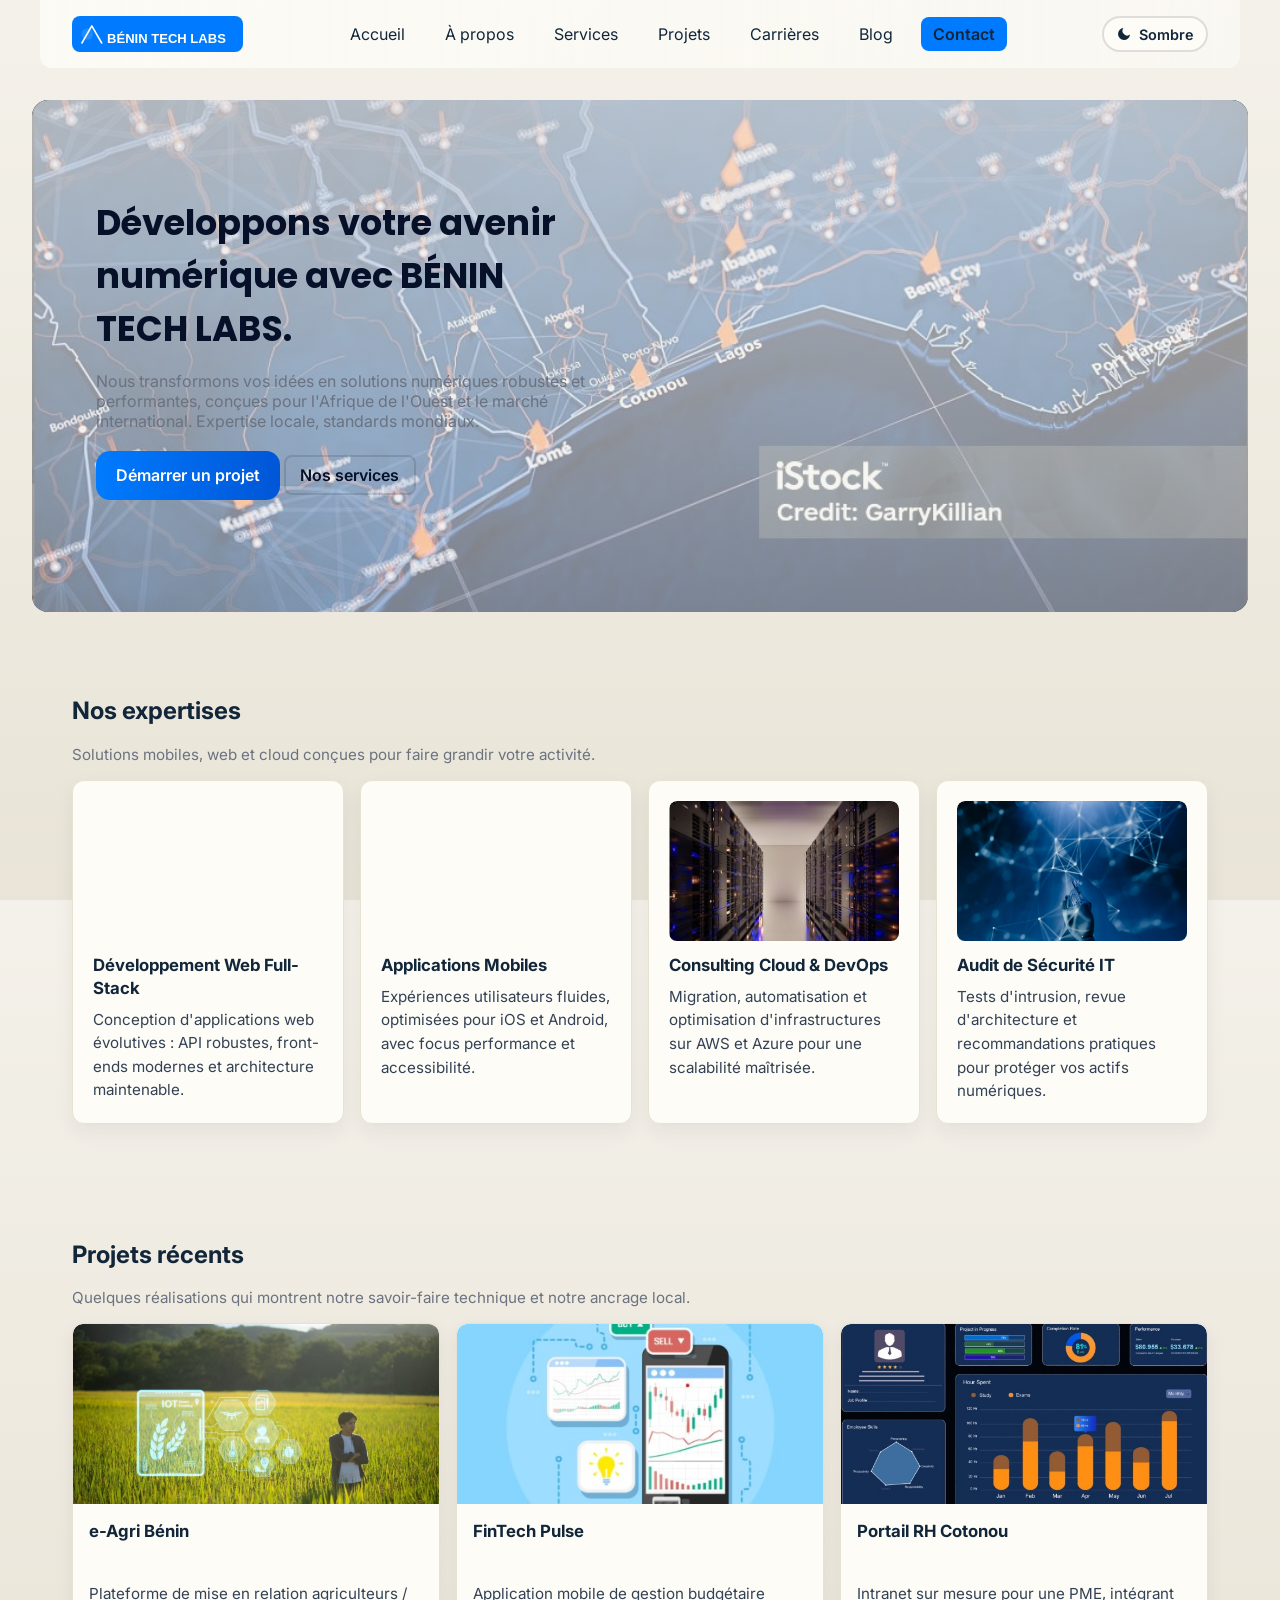
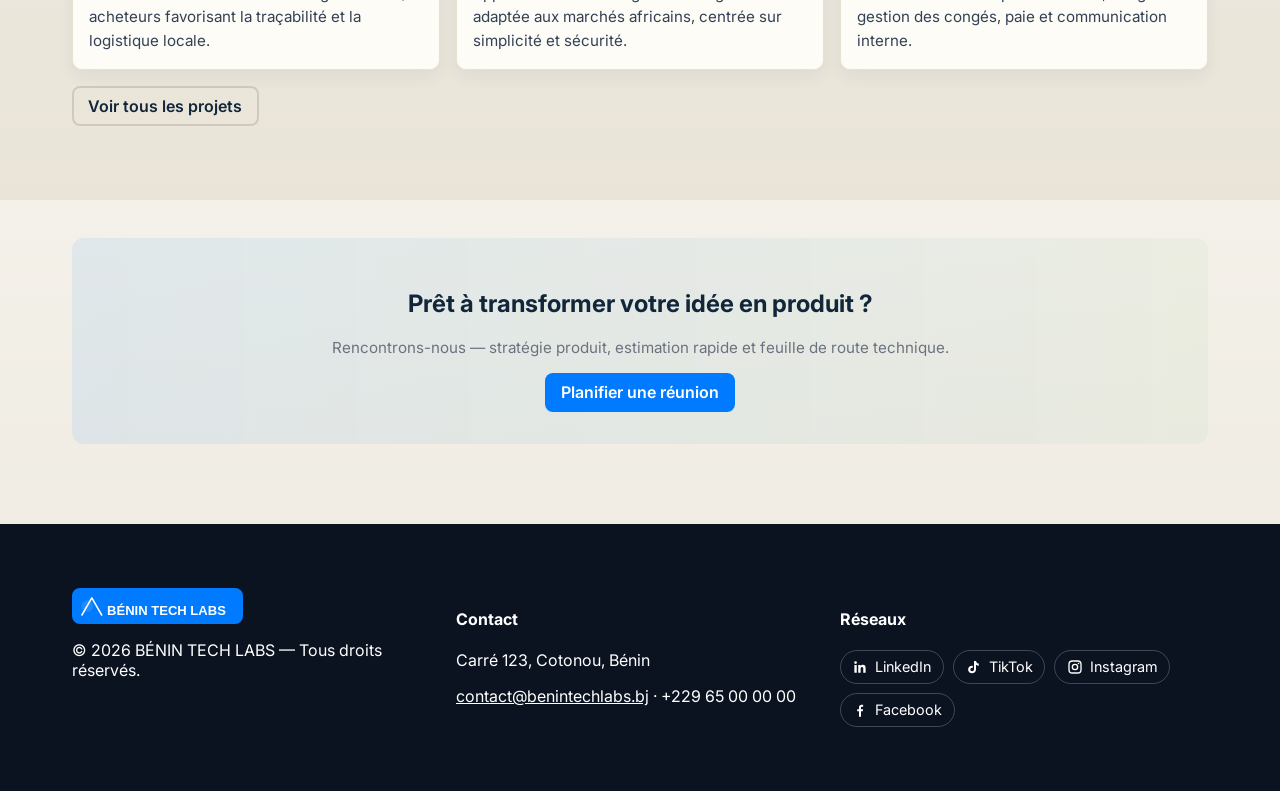
==== commit a3dddf6e: "feat: liens sociaux et blog reels, SEO, skip-link, copyright 2026 - Footer: liens generaux LinkedIn/" ====
--- a/index.html
+++ b/index.html
@@ -10,6 +10,15 @@
     />
     <link rel="icon" href="assets/favicon.svg" type="image/svg+xml" />
     <meta name="theme-color" content="#007bff" />
+  <meta property="og:title" content="BÉNIN TECH LABS — L'innovation numérique au cœur de l'Afrique">
+  <meta property="og:description" content="BÉNIN TECH LABS — Cabinet de consulting IT et développement logiciel sur mesure. Solutions web, mobile et cloud pour l'Afrique de l'Ouest.">
+  <meta property="og:type" content="website">
+  <meta property="og:locale" content="fr_FR">
+  <meta property="og:site_name" content="BÉNIN TECH LABS">
+  <meta property="og:image" content="assets/images/hero-bg.jpg">
+  <meta name="twitter:card" content="summary_large_image">
+  <meta name="twitter:title" content="BÉNIN TECH LABS — L'innovation numérique au cœur de l'Afrique">
+  <meta name="twitter:description" content="BÉNIN TECH LABS — Cabinet de consulting IT et développement logiciel sur mesure. Solutions web, mobile et cloud pour l'Afrique de l'Ouest.">
     <link rel="preconnect" href="https://fonts.googleapis.com" />
     <link rel="preconnect" href="https://fonts.gstatic.com" crossorigin />
     <link
@@ -38,6 +47,7 @@
   </script>
 </head>
   <body>
+  <a class="skip-link" href="#main">Aller au contenu principal</a>
     <header class="nav--wrap">
       <nav
         class="nav container"
@@ -73,7 +83,7 @@
       </nav>
     </header>
 
-    <main>
+    <main id="main">
       <section class="hero" aria-labelledby="hero-title">
         <div class="hero-content container">
           <h1 id="hero-title">
@@ -249,7 +259,7 @@
             alt="BÉNIN TECH LABS logo small"
             style="height: 36px"
           />
-          <p>© 2025 BÉNIN TECH LABS — Tous droits réservés.</p>
+          <p>© 2026 BÉNIN TECH LABS — Tous droits réservés.</p>
         </div>
         <div>
           <h4>Contact</h4>
@@ -264,10 +274,10 @@
         <div>
           <h4>Réseaux</h4>
           <ul class="social">
-            <li><a href="#" aria-label="LinkedIn"><svg viewBox="0 0 24 24" fill="currentColor" aria-hidden="true"><path d="M20.45 20.45h-3.55v-5.57c0-1.33-.03-3.04-1.85-3.04-1.86 0-2.14 1.45-2.14 2.94v5.67H9.35V9h3.41v1.56h.05c.47-.9 1.63-1.85 3.36-1.85 3.6 0 4.27 2.37 4.27 5.46v6.28zM5.34 7.43a2.06 2.06 0 1 1 0-4.12 2.06 2.06 0 0 1 0 4.12zM7.12 20.45H3.56V9h3.56v11.45z"/></svg>LinkedIn</a></li>
-            <li><a href="#" aria-label="TikTok"><svg viewBox="0 0 24 24" fill="currentColor" aria-hidden="true"><path d="M16.5 3c.4 2.3 1.9 3.8 4.2 3.9v3.1c-1.6 0-3-.5-4.2-1.3v6.6c0 3.9-2.6 6.2-6 6.2-3.3 0-5.8-2.4-5.8-5.7 0-3.2 2.6-5.6 6-5.6.3 0 .7 0 1 .1v3.2c-.3-.1-.7-.2-1-.2-1.5 0-2.7 1.2-2.7 2.6 0 1.5 1.2 2.6 2.7 2.6 1.6 0 2.8-1.2 2.8-3V3h3z"/></svg>TikTok</a></li>
-            <li><a href="#" aria-label="Instagram"><svg viewBox="0 0 24 24" fill="none" stroke="currentColor" stroke-width="2" aria-hidden="true"><rect x="3" y="3" width="18" height="18" rx="5"/><circle cx="12" cy="12" r="4"/><circle cx="17.2" cy="6.8" r="1.2" fill="currentColor" stroke="none"/></svg>Instagram</a></li>
-            <li><a href="#" aria-label="Facebook"><svg viewBox="0 0 24 24" fill="currentColor" aria-hidden="true"><path d="M13.5 22v-8h2.7l.4-3.2h-3.1V8.7c0-.9.3-1.6 1.7-1.6h1.5V4.2c-.3 0-1.2-.1-2.3-.1-2.3 0-3.9 1.4-3.9 4v2.7H7.8V14h2.7v8h3z"/></svg>Facebook</a></li>
+            <li><a href="https://www.linkedin.com" target="_blank" rel="noopener" aria-label="LinkedIn"><svg viewBox="0 0 24 24" fill="currentColor" aria-hidden="true"><path d="M20.45 20.45h-3.55v-5.57c0-1.33-.03-3.04-1.85-3.04-1.86 0-2.14 1.45-2.14 2.94v5.67H9.35V9h3.41v1.56h.05c.47-.9 1.63-1.85 3.36-1.85 3.6 0 4.27 2.37 4.27 5.46v6.28zM5.34 7.43a2.06 2.06 0 1 1 0-4.12 2.06 2.06 0 0 1 0 4.12zM7.12 20.45H3.56V9h3.56v11.45z"/></svg>LinkedIn</a></li>
+            <li><a href="https://www.tiktok.com" target="_blank" rel="noopener" aria-label="TikTok"><svg viewBox="0 0 24 24" fill="currentColor" aria-hidden="true"><path d="M16.5 3c.4 2.3 1.9 3.8 4.2 3.9v3.1c-1.6 0-3-.5-4.2-1.3v6.6c0 3.9-2.6 6.2-6 6.2-3.3 0-5.8-2.4-5.8-5.7 0-3.2 2.6-5.6 6-5.6.3 0 .7 0 1 .1v3.2c-.3-.1-.7-.2-1-.2-1.5 0-2.7 1.2-2.7 2.6 0 1.5 1.2 2.6 2.7 2.6 1.6 0 2.8-1.2 2.8-3V3h3z"/></svg>TikTok</a></li>
+            <li><a href="https://www.instagram.com" target="_blank" rel="noopener" aria-label="Instagram"><svg viewBox="0 0 24 24" fill="none" stroke="currentColor" stroke-width="2" aria-hidden="true"><rect x="3" y="3" width="18" height="18" rx="5"/><circle cx="12" cy="12" r="4"/><circle cx="17.2" cy="6.8" r="1.2" fill="currentColor" stroke="none"/></svg>Instagram</a></li>
+            <li><a href="https://www.facebook.com" target="_blank" rel="noopener" aria-label="Facebook"><svg viewBox="0 0 24 24" fill="currentColor" aria-hidden="true"><path d="M13.5 22v-8h2.7l.4-3.2h-3.1V8.7c0-.9.3-1.6 1.7-1.6h1.5V4.2c-.3 0-1.2-.1-2.3-.1-2.3 0-3.9 1.4-3.9 4v2.7H7.8V14h2.7v8h3z"/></svg>Facebook</a></li>
           </ul>
         </div>
       </div>
